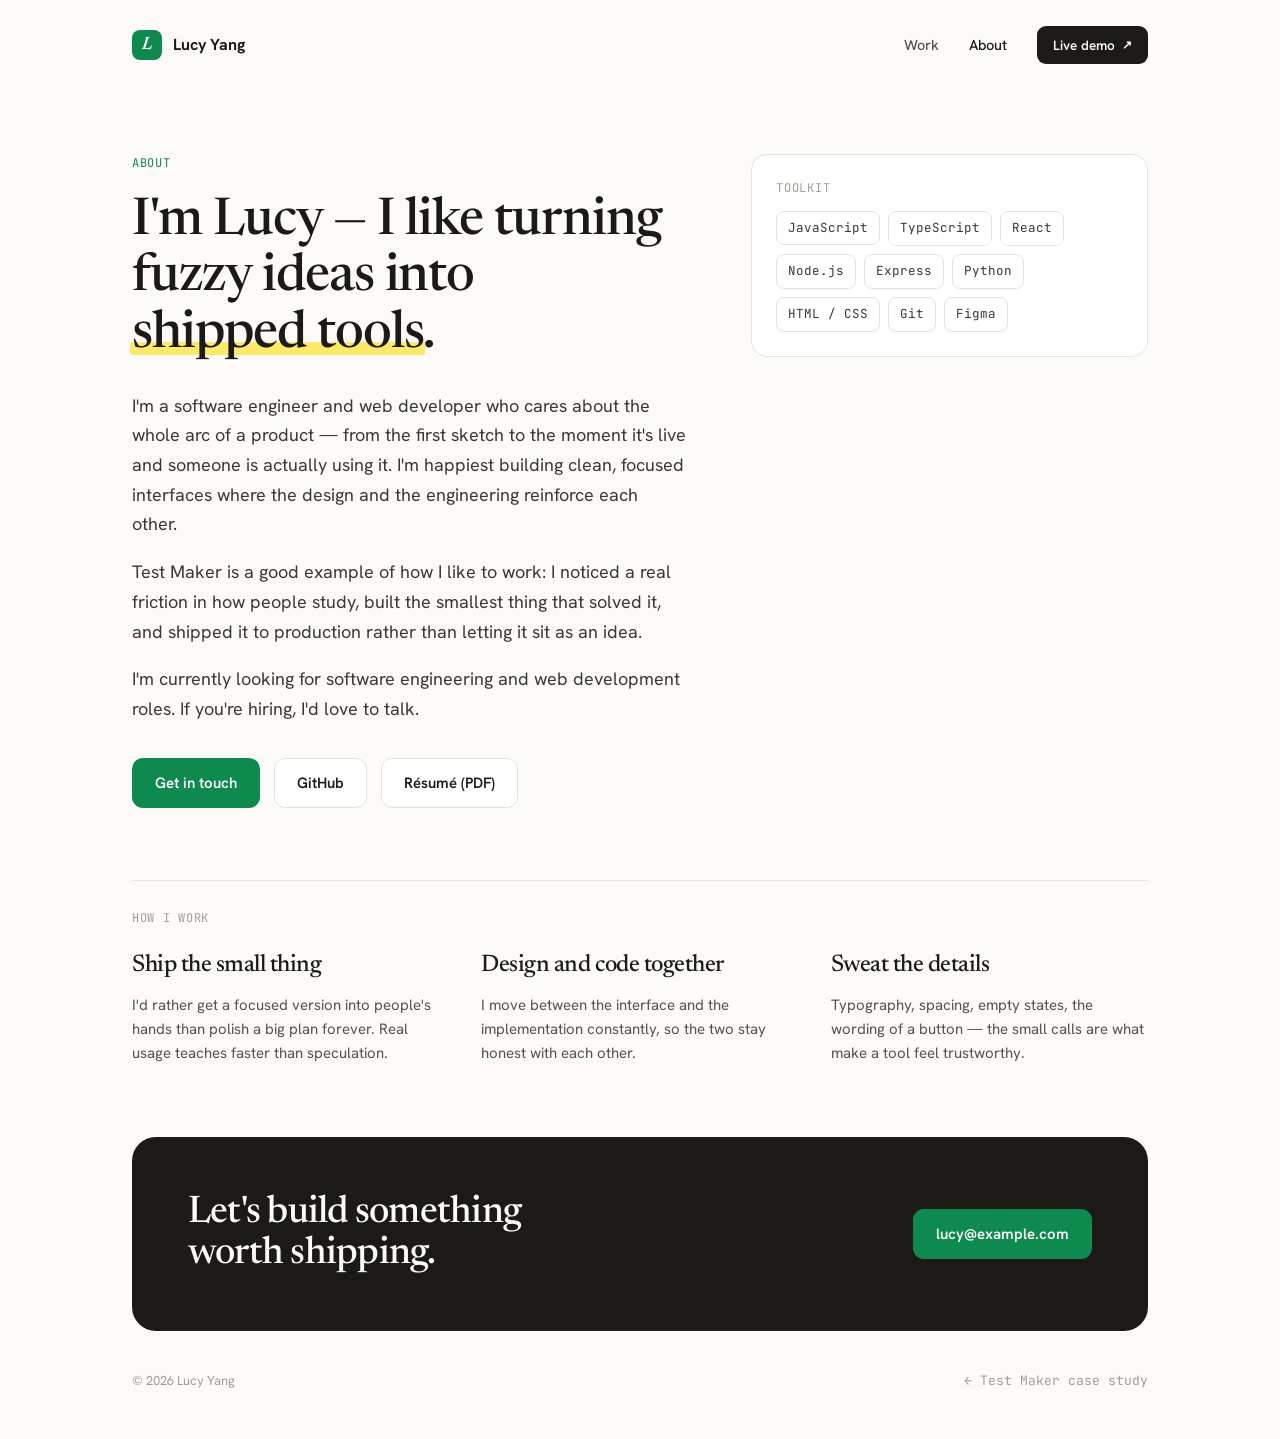
==== docs/about.html @ 0086d85d "beautify scheme 1 beautify scheme 1" ====
<!doctype html>
<html lang="en">
  <head>
    <meta charset="utf-8" />
    <meta name="viewport" content="width=device-width, initial-scale=1" />
    <title>About — Lucy Yang</title>
    <meta name="description" content="Lucy Yang is a software engineer and web developer who turns fuzzy ideas into shipped tools. Currently looking for SWE / web roles." />
    <link rel="preconnect" href="https://fonts.googleapis.com" />
    <link rel="preconnect" href="https://fonts.gstatic.com" crossorigin />
    <link href="https://fonts.googleapis.com/css2?family=Newsreader:ital,opsz,wght@0,6..72,400;0,6..72,500;0,6..72,600;1,6..72,400;1,6..72,500&family=Hanken+Grotesk:wght@400;500;600;700&family=JetBrains+Mono:wght@400;500;600&display=swap" rel="stylesheet" />
    <link rel="stylesheet" href="site.css" />
  </head>
  <body>
    <nav class="nav">
      <a class="brand" href="index.html"><span class="brand-mark">L</span><b>Lucy Yang</b></a>
      <div class="nav-links">
        <a href="project.html">Work</a>
        <a href="about.html" class="active">About</a>
        <a class="cta" href="https://test-maker-murex.vercel.app/" target="_blank" rel="noopener">Live demo <span style="font-size:12px">↗</span></a>
      </div>
    </nav>

    <section class="wrap" style="padding-top:64px;display:grid;grid-template-columns:1.4fr 1fr;gap:64px;align-items:start">
      <div>
        <div class="eyebrow" style="margin-bottom:22px">About</div>
        <h1 style="font-size:52px;line-height:1.08;margin-bottom:28px">I'm Lucy — I like turning fuzzy ideas into <span class="mark">shipped tools</span>.</h1>
        <p style="font-size:18px;line-height:1.65;color:var(--ink-2);margin-bottom:18px">I'm a software engineer and web developer who cares about the whole arc of a product — from the first sketch to the moment it's live and someone is actually using it. I'm happiest building clean, focused interfaces where the design and the engineering reinforce each other.</p>
        <p style="font-size:18px;line-height:1.65;color:var(--ink-2);margin-bottom:18px">Test Maker is a good example of how I like to work: I noticed a real friction in how people study, built the smallest thing that solved it, and shipped it to production rather than letting it sit as an idea.</p>
        <p style="font-size:18px;line-height:1.65;color:var(--ink-2)">I'm currently looking for software engineering and web development roles. If you're hiring, I'd love to talk.</p>
        <div style="display:flex;gap:14px;margin-top:34px;flex-wrap:wrap">
          <a class="btn btn-primary" href="mailto:lucy@example.com">Get in touch</a>
          <a class="btn btn-ghost" href="https://github.com/lucy-nyc" target="_blank" rel="noopener">GitHub</a>
          <a class="btn btn-ghost" href="resume.pdf" target="_blank" rel="noopener">Résumé (PDF)</a>
        </div>
      </div>

      <div style="position:sticky;top:32px">
        <div class="card" style="padding:24px">
          <div class="eyebrow mute" style="margin-bottom:14px">Toolkit</div>
          <div style="display:flex;flex-wrap:wrap;gap:8px">
            <span class="tag" style="font-size:12.5px;padding:7px 11px">JavaScript</span>
            <span class="tag" style="font-size:12.5px;padding:7px 11px">TypeScript</span>
            <span class="tag" style="font-size:12.5px;padding:7px 11px">React</span>
            <span class="tag" style="font-size:12.5px;padding:7px 11px">Node.js</span>
            <span class="tag" style="font-size:12.5px;padding:7px 11px">Express</span>
            <span class="tag" style="font-size:12.5px;padding:7px 11px">Python</span>
            <span class="tag" style="font-size:12.5px;padding:7px 11px">HTML / CSS</span>
            <span class="tag" style="font-size:12.5px;padding:7px 11px">Git</span>
            <span class="tag" style="font-size:12.5px;padding:7px 11px">Figma</span>
          </div>
        </div>
      </div>
    </section>

    <section class="wrap" style="padding-top:72px">
      <div class="eyebrow mute" style="margin-bottom:20px;border-top:1px solid var(--line);padding-top:28px">How I work</div>
      <div class="grid-3" style="gap:32px">
        <div><h3 style="font-size:24px;margin-bottom:10px">Ship the small thing</h3><p style="font-size:15px;line-height:1.6;color:var(--muted)">I'd rather get a focused version into people's hands than polish a big plan forever. Real usage teaches faster than speculation.</p></div>
        <div><h3 style="font-size:24px;margin-bottom:10px">Design and code together</h3><p style="font-size:15px;line-height:1.6;color:var(--muted)">I move between the interface and the implementation constantly, so the two stay honest with each other.</p></div>
        <div><h3 style="font-size:24px;margin-bottom:10px">Sweat the details</h3><p style="font-size:15px;line-height:1.6;color:var(--muted)">Typography, spacing, empty states, the wording of a button — the small calls are what make a tool feel trustworthy.</p></div>
      </div>
    </section>

    <section class="wrap" style="padding-top:72px">
      <div class="cta-block" style="padding:56px;display:flex;align-items:center;justify-content:space-between;flex-wrap:wrap;gap:24px">
        <h2 style="font-size:38px;line-height:1.08;max-width:18ch">Let's build something worth shipping.</h2>
        <a class="btn btn-primary" href="mailto:lucy@example.com">lucy@example.com</a>
      </div>
    </section>

    <footer class="footer" style="padding-top:40px">
      <a href="index.html">© 2026 Lucy Yang</a>
      <a href="project.html" class="mono">← Test Maker case study</a>
    </footer>
  </body>
</html>
---- docs/site.css ----
/* ==========================================================================
   Lucy Yang — portfolio site styles
   Editorial serif + grotesk, paper & ink, highlighter-green accent.
   ========================================================================== */

:root {
  --bg: #fcfbf8;
  --card: #ffffff;
  --ink: #1b1a17;
  --ink-2: #3a3833;
  --muted: #56524a;
  --faint: #a39e92;
  --accent: #0f8a4f;
  --hl: #fce96a;
  --line: #e7e3d9;

  --f-display: "Newsreader", Georgia, serif;
  --f-body: "Hanken Grotesk", -apple-system, BlinkMacSystemFont, "Segoe UI", sans-serif;
  --f-mono: "JetBrains Mono", ui-monospace, monospace;

  --maxw: 1080px;
}

* { box-sizing: border-box; margin: 0; padding: 0; }
html { scroll-behavior: smooth; }
body {
  background: var(--bg);
  color: var(--ink);
  font-family: var(--f-body);
  line-height: 1.5;
  -webkit-font-smoothing: antialiased;
  overflow-x: hidden;
}
::selection { background: var(--hl); }
a { text-decoration: none; color: inherit; }
img, video { max-width: 100%; display: block; }

.wrap { max-width: var(--maxw); margin: 0 auto; padding: 0 32px; }
.narrow { max-width: 760px; margin: 0 auto; }

/* highlighter marker behind text */
.mark { position: relative; white-space: nowrap; }
.mark::after {
  content: "";
  position: absolute; left: -2px; right: -2px; bottom: 6px;
  height: 13px; background: var(--hl); border-radius: 2px; z-index: -1;
}
.mark.thin::after { bottom: 2px; height: 9px; }

/* ---- nav ---------------------------------------------------------------- */
.nav {
  max-width: var(--maxw); margin: 0 auto;
  padding: 26px 32px;
  display: flex; align-items: center; justify-content: space-between;
}
.brand { display: flex; align-items: center; gap: 11px; }
.brand-mark {
  width: 30px; height: 30px; border-radius: 8px; background: var(--accent);
  color: #fff; display: flex; align-items: center; justify-content: center;
  font-family: var(--f-display); font-style: italic; font-weight: 600; font-size: 18px;
}
.brand b { font-weight: 700; font-size: 16px; letter-spacing: -0.01em; }
.nav-links { display: flex; align-items: center; gap: 30px; font-size: 14.5px; font-weight: 500; }
.nav-links a { color: var(--muted); }
.nav-links a.active { color: var(--ink); }
.nav-links a.cta {
  display: flex; align-items: center; gap: 7px;
  background: var(--ink); color: var(--bg);
  padding: 9px 16px; border-radius: 9px; font-weight: 600; font-size: 13.5px;
}

/* ---- buttons ------------------------------------------------------------ */
.btn {
  display: inline-flex; align-items: center; gap: 8px;
  font-weight: 600; font-size: 15px; padding: 13px 22px; border-radius: 11px;
  border: 1px solid transparent; transition: filter 0.15s, box-shadow 0.15s;
}
.btn-primary { background: var(--accent); color: #fff; }
.btn-primary:hover { filter: brightness(1.08); }
.btn-dark { background: var(--ink); color: var(--bg); }
.btn-dark:hover { filter: brightness(1.25); }
.btn-ghost { background: var(--card); border-color: var(--line); color: var(--ink); }
.btn-ghost:hover { box-shadow: 0 4px 14px rgba(27, 26, 23, 0.06); }

/* ---- type helpers ------------------------------------------------------- */
.eyebrow {
  font-family: var(--f-mono); font-size: 12px; letter-spacing: 0.06em;
  text-transform: uppercase; color: var(--accent);
}
.eyebrow.mute { color: var(--faint); }
.kicker {
  display: inline-flex; align-items: center; gap: 9px;
  font-family: var(--f-mono); font-size: 12px; font-weight: 500;
  letter-spacing: 0.04em; text-transform: uppercase; color: var(--accent);
}
.kicker .dot { width: 7px; height: 7px; border-radius: 50%; background: var(--accent); }

h1, h2, h3 { font-family: var(--f-display); font-weight: 500; letter-spacing: -0.02em; }
.serif-i { font-style: italic; }

/* ---- cards & grids ------------------------------------------------------ */
.card {
  background: var(--card); border: 1px solid var(--line); border-radius: 16px;
}
.grid-3 { display: grid; grid-template-columns: repeat(3, 1fr); gap: 18px; }
.grid-2 { display: grid; grid-template-columns: 1fr 1fr; gap: 18px; }

.feature { padding: 26px 24px 28px; }
.feature .ic {
  width: 42px; height: 42px; border-radius: 11px; background: rgba(15, 138, 79, 0.09);
  display: flex; align-items: center; justify-content: center; font-size: 20px; margin-bottom: 18px;
}
.feature h3 { font-family: var(--f-body); font-size: 17px; font-weight: 700; letter-spacing: -0.01em; margin-bottom: 8px; }
.feature p { font-size: 14.5px; line-height: 1.55; color: var(--muted); }

/* tags / chips */
.tag {
  font-family: var(--f-mono); font-size: 13px; padding: 8px 13px;
  border: 1px solid var(--line); border-radius: 8px; background: var(--card); color: var(--ink-2);
}
code {
  font-family: var(--f-mono); font-size: 0.86em;
  background: rgba(15,138,79,0.08); color: var(--accent);
  padding: 1px 5px; border-radius: 4px;
}

/* ---- footer ------------------------------------------------------------- */
.footer {
  max-width: var(--maxw); margin: 0 auto; padding: 0 32px 48px;
  display: flex; justify-content: space-between; align-items: center;
  flex-wrap: wrap; gap: 12px; font-size: 13px; color: var(--faint);
}
.footer .mono { font-family: var(--f-mono); }

/* dark CTA block */
.cta-block {
  background: var(--ink); border-radius: 24px; padding: 64px 56px;
  color: var(--bg); position: relative; overflow: hidden;
}
.cta-block .orb {
  position: absolute; right: -60px; top: -60px; width: 280px; height: 280px;
  border-radius: 50%; background: var(--accent); opacity: 0.16; filter: blur(20px);
}

/* ---- responsive --------------------------------------------------------- */
@media (max-width: 860px) {
  .grid-3 { grid-template-columns: 1fr; }
  .grid-2 { grid-template-columns: 1fr; }
  .nav-links { gap: 18px; }
  h1 { font-size: 44px !important; }
}
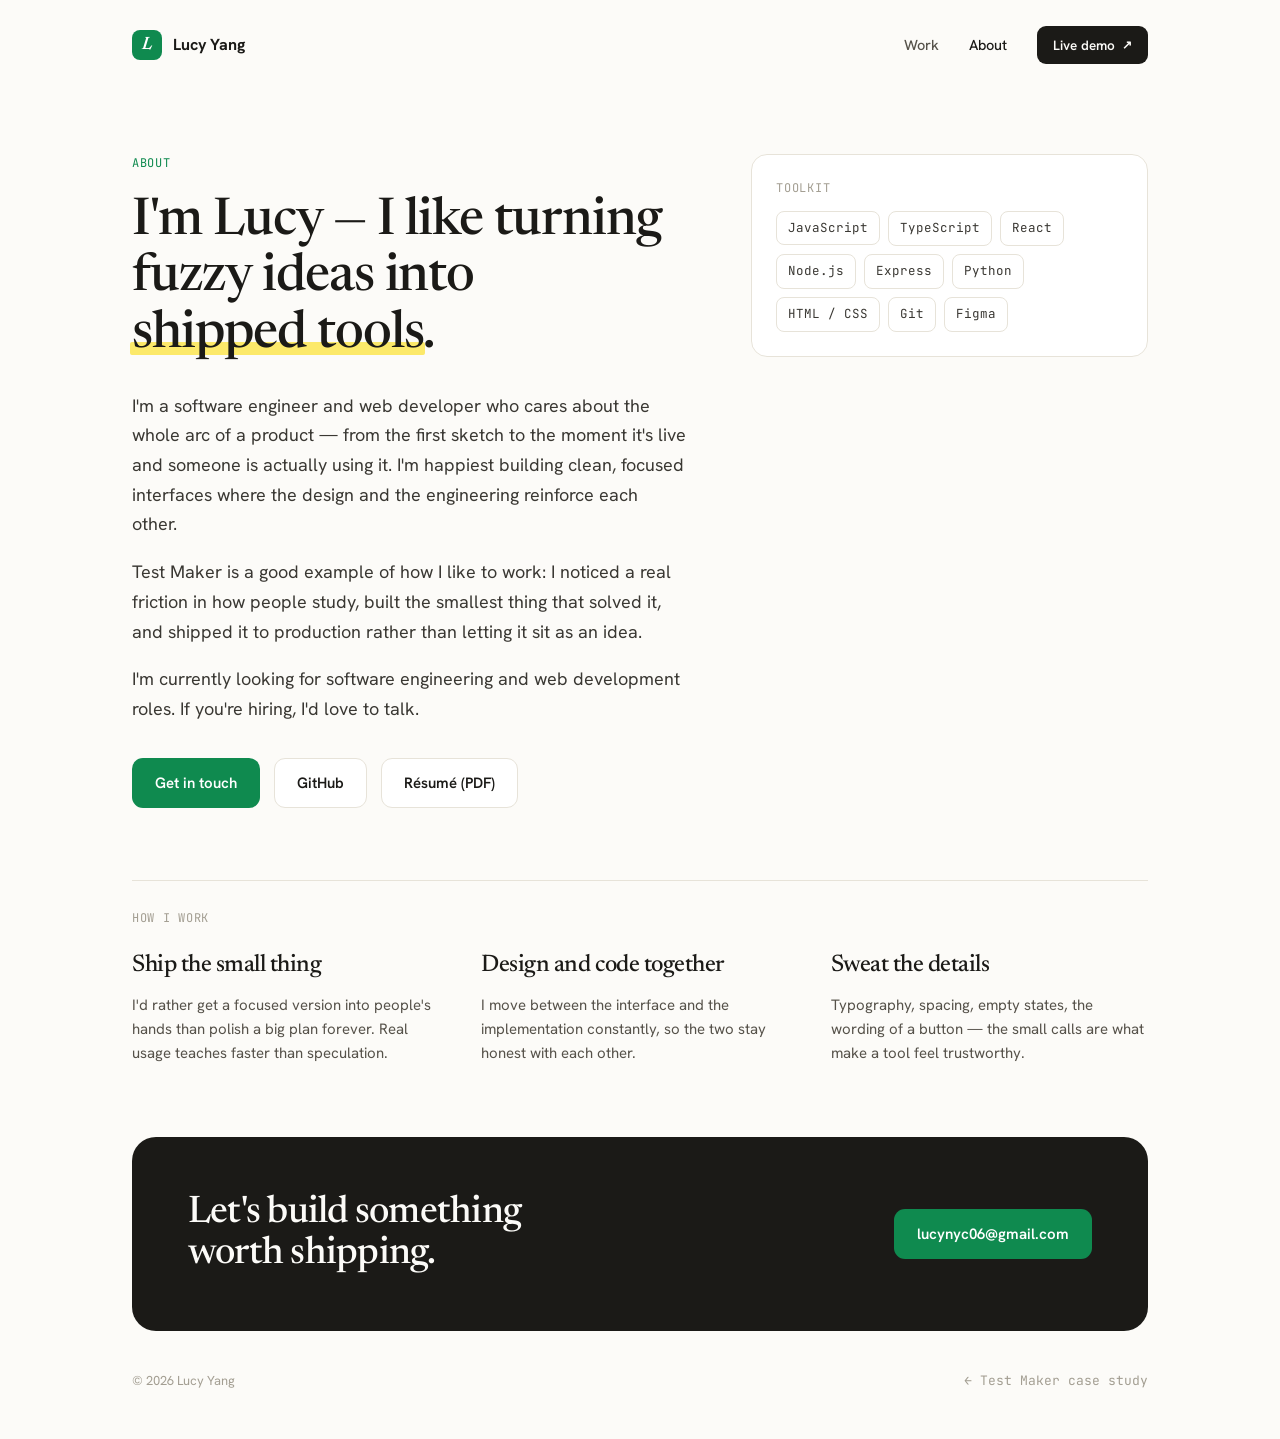
==== commit a0a2c206: "Update contact email in docs Replace placeholder email addresses with lucynyc06@gmail.com across doc" ====
--- a/docs/about.html
+++ b/docs/about.html
@@ -28,7 +28,7 @@
         <p style="font-size:18px;line-height:1.65;color:var(--ink-2);margin-bottom:18px">Test Maker is a good example of how I like to work: I noticed a real friction in how people study, built the smallest thing that solved it, and shipped it to production rather than letting it sit as an idea.</p>
         <p style="font-size:18px;line-height:1.65;color:var(--ink-2)">I'm currently looking for software engineering and web development roles. If you're hiring, I'd love to talk.</p>
         <div style="display:flex;gap:14px;margin-top:34px;flex-wrap:wrap">
-          <a class="btn btn-primary" href="mailto:lucy@example.com">Get in touch</a>
+          <a class="btn btn-primary" href="mailto:lucynyc06@gmail.com">Get in touch</a>
           <a class="btn btn-ghost" href="https://github.com/lucy-nyc" target="_blank" rel="noopener">GitHub</a>
           <a class="btn btn-ghost" href="resume.pdf" target="_blank" rel="noopener">Résumé (PDF)</a>
         </div>
@@ -64,7 +64,7 @@
     <section class="wrap" style="padding-top:72px">
       <div class="cta-block" style="padding:56px;display:flex;align-items:center;justify-content:space-between;flex-wrap:wrap;gap:24px">
         <h2 style="font-size:38px;line-height:1.08;max-width:18ch">Let's build something worth shipping.</h2>
-        <a class="btn btn-primary" href="mailto:lucy@example.com">lucy@example.com</a>
+        <a class="btn btn-primary" href="mailto:lucynyc06@gmail.com">lucynyc06@gmail.com</a>
       </div>
     </section>
 
